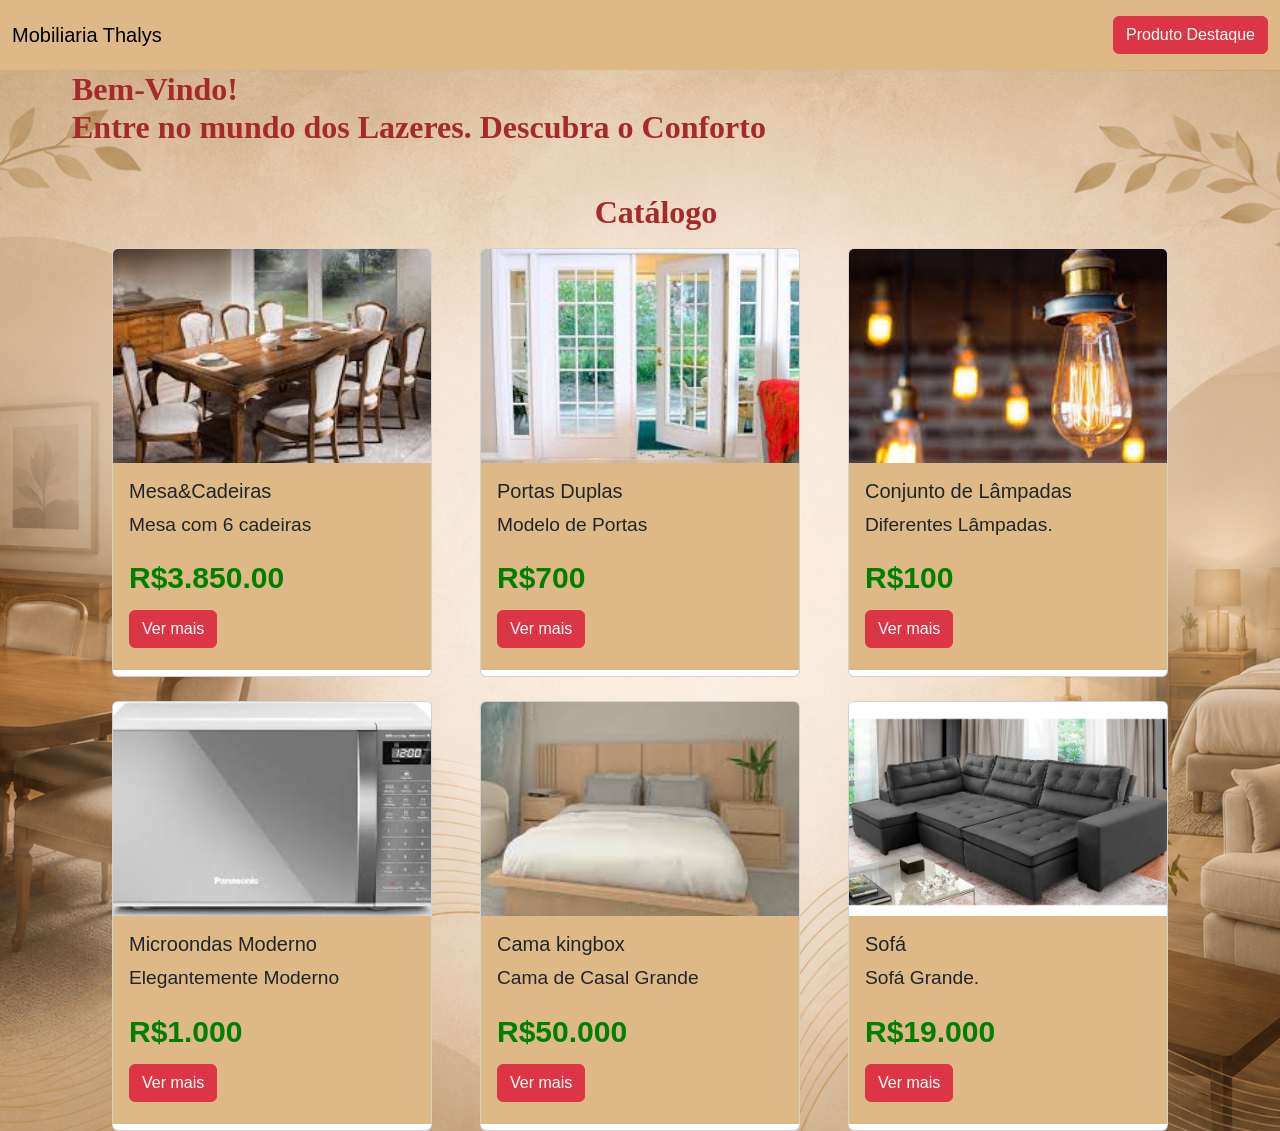
==== index.html @ daa46ad7 "Update index.html" ====
<!doctype html>
<html lang="en">

<head>
    <meta charset="utf-8">
    <meta name="viewport" content="width=device-width, initial-scale=1">
    <title>Site Imoveis</title>
    <link href="https://cdn.jsdelivr.net/npm/bootstrap@5.3.8/dist/css/bootstrap.min.css" rel="stylesheet"
        integrity="sha384-sRIl4kxILFvY47J16cr9ZwB07vP4J8+LH7qKQnuqkuIAvNWLzeN8tE5YBujZqJLB" crossorigin="anonymous">
    <script src="https://cdn.jsdelivr.net/npm/@popperjs/core@2.11.8/dist/umd/popper.min.js"
        integrity="sha384-I7E8VVD/ismYTF4hNIPjVp/Zjvgyol6VFvRkX/vR+Vc4jQkC+hVqc2pM8ODewa9r"
        crossorigin="anonymous"></script>
    <script src="https://cdn.jsdelivr.net/npm/bootstrap@5.3.8/dist/js/bootstrap.min.js"
        integrity="sha384-G/EV+4j2dNv+tEPo3++6LCgdCROaejBqfUeNjuKAiuXbjrxilcCdDz6ZAVfHWe1Y"
        crossorigin="anonymous"></script>
    <link rel="stylesheet" href="css/style.css">
</head>
<header>
    <nav class="navbar navbar-expand-lg bg-cor">
        <div class="container-fluid"> <a class="navbar-brand" href="menu.html">Mobiliaria Thalys</a> <button
                class="navbar-toggler" type="button" data-bs-toggle="collapse" data-bs-target="#navbarSupportedContent"
                aria-controls="navbarSupportedContent" aria-expanded="false" aria-label="Toggle navigation"> <span
                    class="navbar-toggler-icon"></span> </button>
            <a href="mesa.html" class="btn btn-danger"> Produto Destaque </a>

            </div>
             
        </div>
    </nav>
</header>

<body>
    <section class="hero">
        <div class="conteudo-hero">
            <script src="https://cdn.jsdelivr.net/npm/bootstrap@5.3.8/dist/js/bootstrap.bundle.min.js"
                integrity="sha384-FKyoEForCGlyvwx9Hj09JcYn3nv7wiPVlz7YYwJrWVcXK/BmnVDxM+D2scQbITxI"
                crossorigin="anonymous"></script>
            <script src="https://cdn.jsdelivr.net/npm/bootstrap@5.3.7/dist/js/bootstrap.bundle.min.js"></script>
            <h3>
                <ul>
                    <div class="one"> Bem-Vindo!<br> Entre no mundo dos Lazeres. Descubra o Conforto<br> <br>
                        <h5></h5>
                        <div class="catalogo"> Catálogo </div>
                    </div>
                </ul>
            </h3> 
                <div class="container">
                    <div class="row gx-5 gy-4">
                        <div class="col-12 col-md-6 col-lg-4">
                            <div class="card h-100"> <img src="/img/imagemcadeiras.jpg" class="card-img-top" alt="">
                                <div class="card-body">
                                    <h5 class="card-title">Mesa&Cadeiras</h5>
                                    <p class="card-text"> Mesa com 6 cadeiras </p>
                                    <p class="preco">R$3.850.00</p> <a href="Mesa.html" class="btn btn-danger"> Ver
                                        mais </a>
                                </div>
                            </div>
                        </div>
                        <div class="col-12 col-md-6 col-lg-4">
                            <div class="card h-100"> <img src="/img/portas.jpg" class="card-img-top" alt="Anime">
                                <div class="card-body">
                                    <h5 class="card-title">Portas Duplas</h5>
                                    <p class="card-text"> Modelo de Portas </p>
                                    <p class="preco">R$700</p> <a href="#" class="btn btn-danger"> Ver mais </a>
                                </div>
                            </div>
                        </div>
                        <div class="col-12 col-md-6 col-lg-4">
                            <div class="card h-100"> <img src="/img/lampadas.jpg" class="card-img-top" alt="Anime">
                                <div class="card-body">
                                    <h5 class="card-title">Conjunto de Lâmpadas</h5>
                                    <p class="card-text"> Diferentes Lâmpadas. </p>
                                    <p class="preco">R$100</p> <a href="#" class="btn btn-danger"> Ver mais </a>
                                </div>
                            </div>
                        </div>
                        <div class="col-12 col-md-6 col-lg-4">
                            <div class="card h-100"> <img src="/img/microndas.jpg" class="card-img-top" alt="Anime">
                                <div class="card-body">
                                    <h5 class="card-title">Microondas Moderno</h5>
                                    <p class="card-text"> Elegantemente Moderno </p>
                                    <p class="preco"> R$1.000</p> <a href="" class="btn btn-danger"> Ver mais
                                    </a>
                                </div>
                            </div>
                        </div>
                        <div class="col-12 col-md-6 col-lg-4">
                            <div class="card h-100"> <img src="/img/camacasal.jpg" class="card-img-top" alt="Anime">
                                <div class="card-body">
                                    <h5 class="card-title">Cama kingbox</h5>
                                    <p class="card-text"> Cama de Casal Grande </p>
                                    <p class="preco"> R$50.000</p> <a href="Cama.html" class="btn btn-danger"> Ver
                                        mais </a>
                                </div>
                            </div>
                        </div>
                        <div class="col-12 col-md-6 col-lg-4">
                            <div class="card h-100"> <img src="/img/sofá.webp" class="card-img-top" alt="Sofá">
                                <div class="card-body">
                                    <h5 class="card-title">Sofá</h5>
                                    <p class="card-text"> Sofá Grande. </p>
                                    <p class="preco">R$19.000 </p> <a href="sofá.html" class="btn btn-danger"> Ver mais
                                    </a>
                                </div>
                            </div>
                        </div>
                    </div>
</body>

</html>
---- css/style.css ----
/* // Configuration */
@import "functions";
@import "variables";
@import "variables-dark";
@import "maps";
@import "mixins";
@import "utilities";

/* // Layout & components */
@import "root";
@import "reboot";
@import "type";
@import "images";
@import "containers";
@import "grid";
@import "tables";
@import "forms";
@import "buttons";
@import "transitions";
@import "dropdown";
@import "button-group";
@import "nav";
@import "navbar";
@import "card";
@import "accordion";
@import "breadcrumb";
@import "pagination";
@import "badge";
@import "alert";
@import "progress";
@import "list-group";
@import "close";
@import "toasts";
@import "modal";
@import "tooltip";
@import "popover";
@import "carousel";
@import "spinners";
@import "offcanvas";
@import "placeholders";
@import "helpers";
@import "utilities/api";

.catalogo{
    font-family: 'Times New Roman', Times, serif;
    font: bold; 
    color: brown;
   font-size: 2rem;
   font-weight: bold;
   text-align: center;
}



.one{
    font-family: 'Times New Roman', Times, serif;
    font: bold; 
    color: brown;
   font-size: 2rem;
   font-weight: bold;

}
p {
   font-size: 1.2rem;
}


.bg-cor {
    background-color: burlywood;
    padding: 15px 0;
}

body {
    background-color: burlywood;
    font-family: Arial, Helvetica, sans-serif;
}

header {
    text-align: center;

}

.card-img-top {
    background-color:burlywood;
    width: 100%;
    height: 220px;
    object-fit: cover;
}

.card-body{
    background-color: burlywood;
    transform: translateY(-6px);
    transition: 0.3s;
}

.card-body .btn{
    transform: translateY(-6px);
    transition: 0.3s;
    margin-top:auto
}

/* .card {
    height: 100%;
}

.card-body {
    display: flex;
    flex-direction: column; */
.hero {


    display: flex;
    justify-content: center;
    align-items: center;

    background-image: url(/img/BackGroundImoveis.png);
    background-size: cover;
    background-position: center;


    
         
 
}



.conteudo-hero{
     max-width: 600rem;
     flex: left;

}

.container {
    width: 90%;
    max-width: 1200px;
    margin: auto;
}

.titulo{
    background-color: burlywood;
    align-items: center;
    text-align: center;
    width: 100%;
}


.banner{
    height: 500px;


    
    background:
        linear-gradient(
            rgba(0,0,0,0.3),
            rgba(0,0,0,0.3)
        ),
        url("/img/camaCasalBanner.jpg");

    background-size: cover;
    background-position: center;
}

.produto{
    padding: 30px;
    background-color: burlywood ;
}

.preco{
    font-size: 30px;
    font-weight: bold;
    color: green;
}

body{
    background-color: bisque;
}

.tudo{
    background-color: burlywood;
}

.titulo{
    background-color: burlywood;
    align-items: center;
    text-align: center;
    width: 100%;
}


.bannerSofa{
    height: 500px;


    
    background:
        linear-gradient(
            rgba(0,0,0,0.3),
            rgba(0,0,0,0.3)
        ),
        url("/img/sofá.webp");
background-image: url(/img/sofá.webp);
    background-size: cover;
    background-position: center;
}

.produto{
    padding: 30px;
    background-color: burlywood ;
}

.preco{
    font-size: 30px;
    font-weight: bold;
    color: green;
}

body{
    background-color: bisque;
}

.tudo{
    background-color: burlywood;
}

.bannerCama{
    height: 500px;


    
    background:
        linear-gradient(
            rgba(0,0,0,0.3),
            rgba(0,0,0,0.3)
        ),
        url("/img/camaCasalBanner.jpg");
background-image: url(/img/camaCasalBanner.jpg);
    background-size: cover;
    background-position: center;
}

.produto{
    padding: 30px;
    background-color: burlywood ;
}

.preco{
    font-size: 30px;
    font-weight: bold;
    color: green;
}

body{
    background-color: bisque;
}

.tudo{
    background-color: burlywood;
}

.comprar{
    width: 10%;
    height: 50px;
    color: green;
}
.carta_customizada:hover {
    transform: translateY(-6px);
    transition: 0.3s;
}
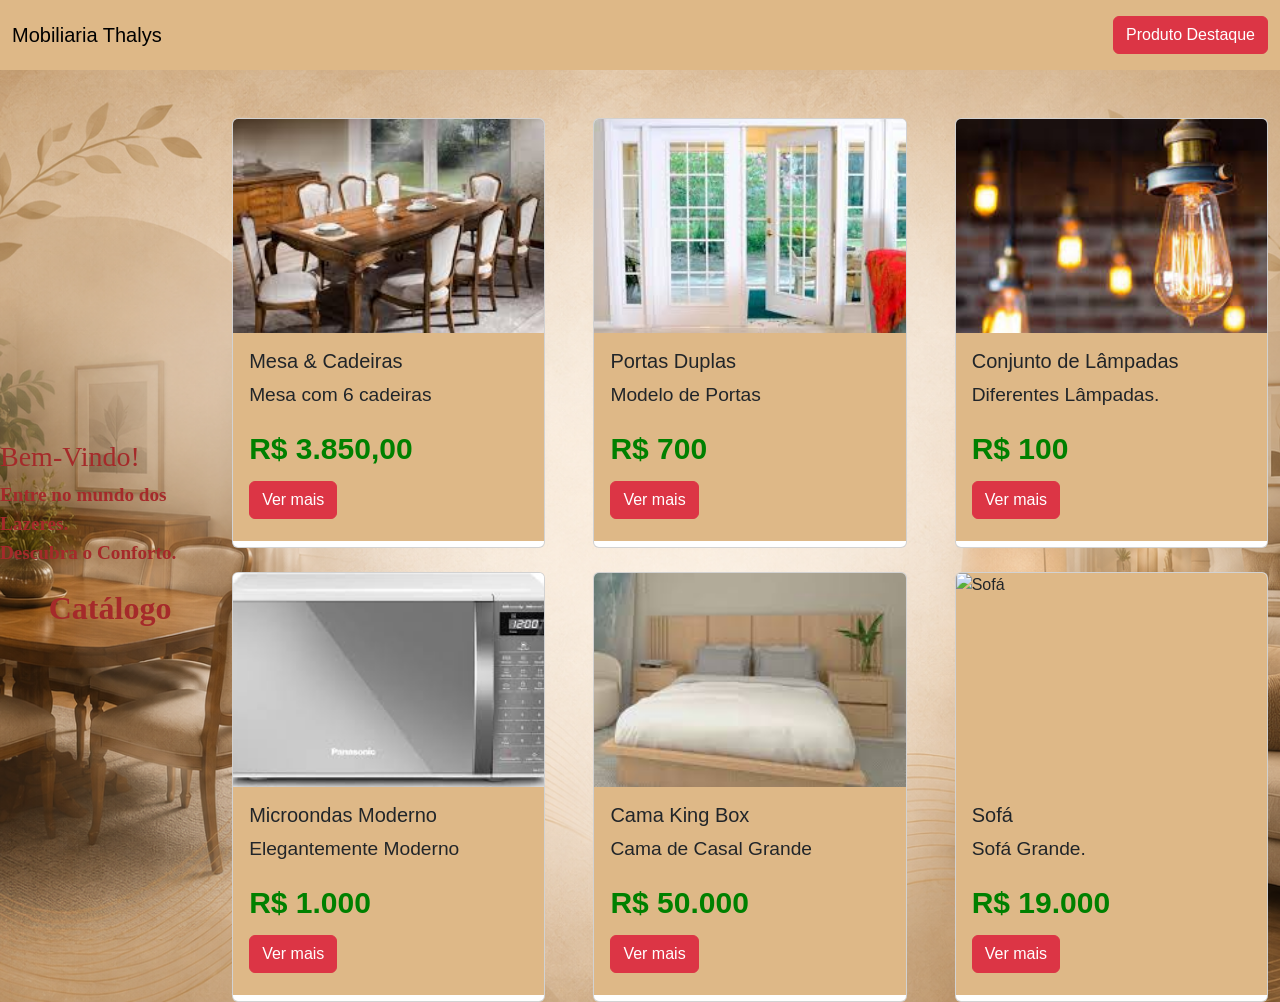
==== commit 9a91cb88: "Update index.html" ====
--- a/index.html
+++ b/index.html
@@ -1,110 +1,204 @@
 <!doctype html>
-<html lang="en">
+<html lang="pt-br">
 
 <head>
     <meta charset="utf-8">
     <meta name="viewport" content="width=device-width, initial-scale=1">
-    <title>Site Imoveis</title>
-    <link href="https://cdn.jsdelivr.net/npm/bootstrap@5.3.8/dist/css/bootstrap.min.css" rel="stylesheet"
-        integrity="sha384-sRIl4kxILFvY47J16cr9ZwB07vP4J8+LH7qKQnuqkuIAvNWLzeN8tE5YBujZqJLB" crossorigin="anonymous">
-    <script src="https://cdn.jsdelivr.net/npm/@popperjs/core@2.11.8/dist/umd/popper.min.js"
-        integrity="sha384-I7E8VVD/ismYTF4hNIPjVp/Zjvgyol6VFvRkX/vR+Vc4jQkC+hVqc2pM8ODewa9r"
-        crossorigin="anonymous"></script>
-    <script src="https://cdn.jsdelivr.net/npm/bootstrap@5.3.8/dist/js/bootstrap.min.js"
-        integrity="sha384-G/EV+4j2dNv+tEPo3++6LCgdCROaejBqfUeNjuKAiuXbjrxilcCdDz6ZAVfHWe1Y"
-        crossorigin="anonymous"></script>
+    <title>Site Imóveis</title>
+
+    <link href="https://cdn.jsdelivr.net/npm/bootstrap@5.3.8/dist/css/bootstrap.min.css" rel="stylesheet">
     <link rel="stylesheet" href="css/style.css">
 </head>
-<header>
-    <nav class="navbar navbar-expand-lg bg-cor">
-        <div class="container-fluid"> <a class="navbar-brand" href="menu.html">Mobiliaria Thalys</a> <button
-                class="navbar-toggler" type="button" data-bs-toggle="collapse" data-bs-target="#navbarSupportedContent"
-                aria-controls="navbarSupportedContent" aria-expanded="false" aria-label="Toggle navigation"> <span
-                    class="navbar-toggler-icon"></span> </button>
-            <a href="mesa.html" class="btn btn-danger"> Produto Destaque </a>
-
+
+<body>
+
+    <header>
+        <nav class="navbar navbar-expand-lg bg-cor">
+            <div class="container-fluid">
+                <a class="navbar-brand" href="index.html">Mobiliaria Thalys</a>
+
+                <button class="navbar-toggler" type="button" data-bs-toggle="collapse"
+                    data-bs-target="#navbarSupportedContent">
+                    <span class="navbar-toggler-icon"></span>
+                </button>
+
+                <a href="mesa.html" class="btn btn-danger">
+                    Produto Destaque
+                </a>
             </div>
-             
+        </nav>
+    </header>
+
+    <section class="hero">
+
+        <div class="conteudo-hero">
+
+            <div class="one">
+                <h3>Bem-Vindo!</h3>
+                <p>
+                    Entre no mundo dos Lazeres.<br>
+                    Descubra o Conforto.
+                </p>
+
+                <div class="catalogo">
+                    Catálogo
+                </div>
+            </div>
+
         </div>
-    </nav>
-</header>
-
-<body>
-    <section class="hero">
-        <div class="conteudo-hero">
-            <script src="https://cdn.jsdelivr.net/npm/bootstrap@5.3.8/dist/js/bootstrap.bundle.min.js"
-                integrity="sha384-FKyoEForCGlyvwx9Hj09JcYn3nv7wiPVlz7YYwJrWVcXK/BmnVDxM+D2scQbITxI"
-                crossorigin="anonymous"></script>
-            <script src="https://cdn.jsdelivr.net/npm/bootstrap@5.3.7/dist/js/bootstrap.bundle.min.js"></script>
-            <h3>
-                <ul>
-                    <div class="one"> Bem-Vindo!<br> Entre no mundo dos Lazeres. Descubra o Conforto<br> <br>
-                        <h5></h5>
-                        <div class="catalogo"> Catálogo </div>
-                    </div>
-                </ul>
-            </h3> 
-                <div class="container">
-                    <div class="row gx-5 gy-4">
-                        <div class="col-12 col-md-6 col-lg-4">
-                            <div class="card h-100"> <img src="/img/imagemcadeiras.jpg" class="card-img-top" alt="">
-                                <div class="card-body">
-                                    <h5 class="card-title">Mesa&Cadeiras</h5>
-                                    <p class="card-text"> Mesa com 6 cadeiras </p>
-                                    <p class="preco">R$3.850.00</p> <a href="Mesa.html" class="btn btn-danger"> Ver
-                                        mais </a>
-                                </div>
-                            </div>
-                        </div>
-                        <div class="col-12 col-md-6 col-lg-4">
-                            <div class="card h-100"> <img src="/img/portas.jpg" class="card-img-top" alt="Anime">
-                                <div class="card-body">
-                                    <h5 class="card-title">Portas Duplas</h5>
-                                    <p class="card-text"> Modelo de Portas </p>
-                                    <p class="preco">R$700</p> <a href="#" class="btn btn-danger"> Ver mais </a>
-                                </div>
-                            </div>
-                        </div>
-                        <div class="col-12 col-md-6 col-lg-4">
-                            <div class="card h-100"> <img src="/img/lampadas.jpg" class="card-img-top" alt="Anime">
-                                <div class="card-body">
-                                    <h5 class="card-title">Conjunto de Lâmpadas</h5>
-                                    <p class="card-text"> Diferentes Lâmpadas. </p>
-                                    <p class="preco">R$100</p> <a href="#" class="btn btn-danger"> Ver mais </a>
-                                </div>
-                            </div>
-                        </div>
-                        <div class="col-12 col-md-6 col-lg-4">
-                            <div class="card h-100"> <img src="/img/microndas.jpg" class="card-img-top" alt="Anime">
-                                <div class="card-body">
-                                    <h5 class="card-title">Microondas Moderno</h5>
-                                    <p class="card-text"> Elegantemente Moderno </p>
-                                    <p class="preco"> R$1.000</p> <a href="" class="btn btn-danger"> Ver mais
-                                    </a>
-                                </div>
-                            </div>
-                        </div>
-                        <div class="col-12 col-md-6 col-lg-4">
-                            <div class="card h-100"> <img src="/img/camacasal.jpg" class="card-img-top" alt="Anime">
-                                <div class="card-body">
-                                    <h5 class="card-title">Cama kingbox</h5>
-                                    <p class="card-text"> Cama de Casal Grande </p>
-                                    <p class="preco"> R$50.000</p> <a href="Cama.html" class="btn btn-danger"> Ver
-                                        mais </a>
-                                </div>
-                            </div>
-                        </div>
-                        <div class="col-12 col-md-6 col-lg-4">
-                            <div class="card h-100"> <img src="/img/sofá.webp" class="card-img-top" alt="Sofá">
-                                <div class="card-body">
-                                    <h5 class="card-title">Sofá</h5>
-                                    <p class="card-text"> Sofá Grande. </p>
-                                    <p class="preco">R$19.000 </p> <a href="sofá.html" class="btn btn-danger"> Ver mais
-                                    </a>
-                                </div>
-                            </div>
-                        </div>
-                    </div>
+
+        <div class="container mt-5">
+
+            <div class="row gx-5 gy-4">
+
+                <div class="col-12 col-md-6 col-lg-4">
+                    <div class="card h-100">
+                        <img src="img/imagemcadeiras.jpg" class="card-img-top" alt="Mesa e cadeiras">
+
+                        <div class="card-body">
+                            <h5 class="card-title">Mesa & Cadeiras</h5>
+
+                            <p class="card-text">
+                                Mesa com 6 cadeiras
+                            </p>
+
+                            <p class="preco">
+                                R$ 3.850,00
+                            </p>
+
+                            <a href="mesa.html" class="btn btn-danger">
+                                Ver mais
+                            </a>
+                        </div>
+                    </div>
+                </div>
+
+                <div class="col-12 col-md-6 col-lg-4">
+                    <div class="card h-100">
+                        <img src="img/portas.jpg" class="card-img-top" alt="Portas">
+
+                        <div class="card-body">
+                            <h5 class="card-title">Portas Duplas</h5>
+
+                            <p class="card-text">
+                                Modelo de Portas
+                            </p>
+
+                            <p class="preco">
+                                R$ 700
+                            </p>
+
+                            <a href="#" class="btn btn-danger">
+                                Ver mais
+                            </a>
+                        </div>
+                    </div>
+                </div>
+
+                <div class="col-12 col-md-6 col-lg-4">
+                    <div class="card h-100">
+                        <img src="img/lampadas.jpg" class="card-img-top" alt="Lâmpadas">
+
+                        <div class="card-body">
+                            <h5 class="card-title">
+                                Conjunto de Lâmpadas
+                            </h5>
+
+                            <p class="card-text">
+                                Diferentes Lâmpadas.
+                            </p>
+
+                            <p class="preco">
+                                R$ 100
+                            </p>
+
+                            <a href="#" class="btn btn-danger">
+                                Ver mais
+                            </a>
+                        </div>
+                    </div>
+                </div>
+
+                <div class="col-12 col-md-6 col-lg-4">
+                    <div class="card h-100">
+                        <img src="img/microndas.jpg" class="card-img-top" alt="Microondas">
+
+                        <div class="card-body">
+                            <h5 class="card-title">
+                                Microondas Moderno
+                            </h5>
+
+                            <p class="card-text">
+                                Elegantemente Moderno
+                            </p>
+
+                            <p class="preco">
+                                R$ 1.000
+                            </p>
+
+                            <a href="#" class="btn btn-danger">
+                                Ver mais
+                            </a>
+                        </div>
+                    </div>
+                </div>
+
+                <div class="col-12 col-md-6 col-lg-4">
+                    <div class="card h-100">
+                        <img src="img/camacasal.jpg" class="card-img-top" alt="Cama">
+
+                        <div class="card-body">
+                            <h5 class="card-title">
+                                Cama King Box
+                            </h5>
+
+                            <p class="card-text">
+                                Cama de Casal Grande
+                            </p>
+
+                            <p class="preco">
+                                R$ 50.000
+                            </p>
+
+                            <a href="cama.html" class="btn btn-danger">
+                                Ver mais
+                            </a>
+                        </div>
+                    </div>
+                </div>
+
+                <div class="col-12 col-md-6 col-lg-4">
+                    <div class="card h-100">
+                        <img src="img/sofa.webp" class="card-img-top" alt="Sofá">
+
+                        <div class="card-body">
+                            <h5 class="card-title">
+                                Sofá
+                            </h5>
+
+                            <p class="card-text">
+                                Sofá Grande.
+                            </p>
+
+                            <p class="preco">
+                                R$ 19.000
+                            </p>
+
+                            <a href="sofa.html" class="btn btn-danger">
+                                Ver mais
+                            </a>
+                        </div>
+                    </div>
+                </div>
+
+            </div>
+
+        </div>
+
+    </section>
+
+    <script src="https://cdn.jsdelivr.net/npm/bootstrap@5.3.8/dist/js/bootstrap.bundle.min.js"></script>
+
 </body>
 
 </html>
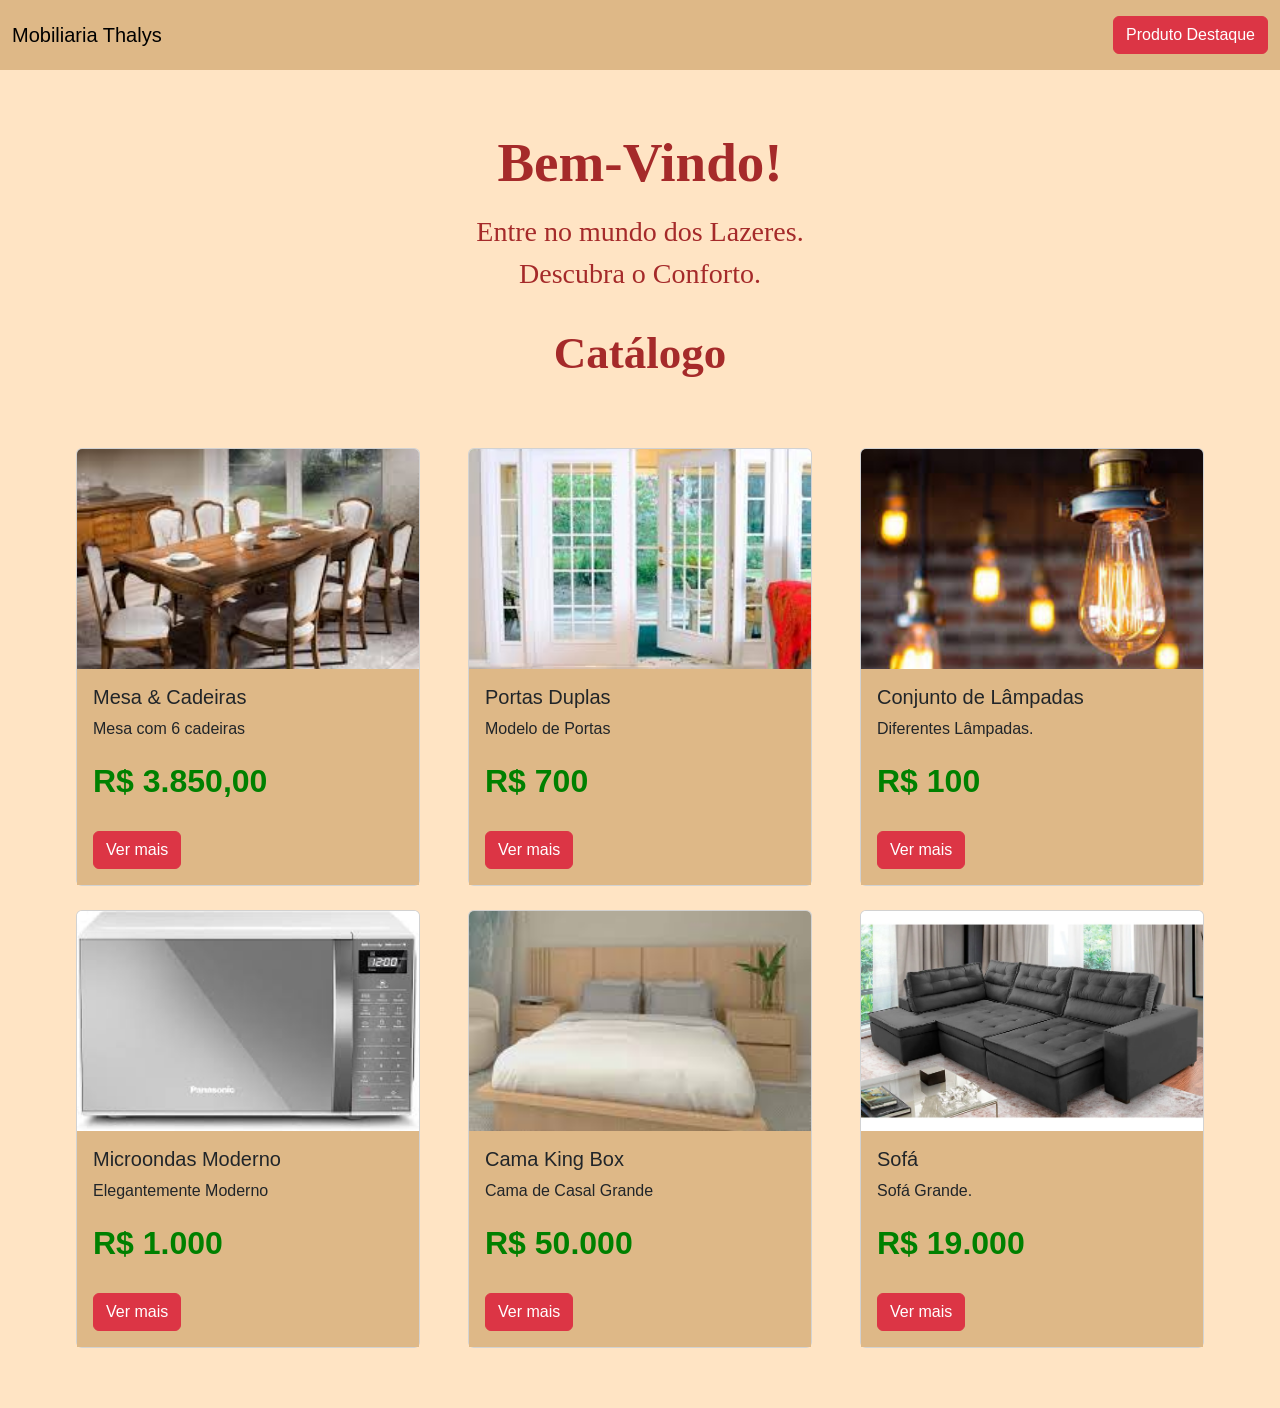
==== commit ab768901: "Update index.html" ====
--- a/index.html
+++ b/index.html
@@ -15,7 +15,7 @@
     <header>
         <nav class="navbar navbar-expand-lg bg-cor">
             <div class="container-fluid">
-                <a class="navbar-brand" href="index.html">Mobiliaria Thalys</a>
+               <a class="navbar-brand" href="index.html">Mobiliaria Thalys</a>
 
                 <button class="navbar-toggler" type="button" data-bs-toggle="collapse"
                     data-bs-target="#navbarSupportedContent">
@@ -31,170 +31,173 @@
 
     <section class="hero">
 
-        <div class="conteudo-hero">
-
-            <div class="one">
-                <h3>Bem-Vindo!</h3>
-                <p>
-                    Entre no mundo dos Lazeres.<br>
-                    Descubra o Conforto.
-                </p>
-
-                <div class="catalogo">
-                    Catálogo
-                </div>
+       <div class="conteudo-hero">
+
+    <div class="one">
+
+        <h3>Bem-Vindo!</h3>
+
+        <p>
+            Entre no mundo dos Lazeres.<br>
+            Descubra o Conforto.
+        </p>
+
+        <div class="catalogo">
+            Catálogo
+        </div>
+
+    </div>
+
+</div>
+
+        <div class="container mt-5">
+
+            <div class="row gx-5 gy-4">
+
+                <div class="col-12 col-md-6 col-lg-4">
+                    <div class="card h-100">
+                        <img src="img/imagemcadeiras.jpg" class="card-img-top" alt="Mesa e cadeiras">
+
+                        <div class="card-body">
+                            <h5 class="card-title">Mesa & Cadeiras</h5>
+
+                            <p class="card-text">
+                                Mesa com 6 cadeiras
+                            </p>
+
+                            <p class="preco">
+                                R$ 3.850,00
+                            </p>
+
+                            <a href="mesa.html" class="btn btn-danger">
+                                Ver mais
+                            </a>
+                        </div>
+                    </div>
+                </div>
+
+                <div class="col-12 col-md-6 col-lg-4">
+                    <div class="card h-100">
+                        <img src="img/portas.jpg" class="card-img-top" alt="Portas">
+
+                        <div class="card-body">
+                            <h5 class="card-title">Portas Duplas</h5>
+
+                            <p class="card-text">
+                                Modelo de Portas
+                            </p>
+
+                            <p class="preco">
+                                R$ 700
+                            </p>
+
+                            <a href="#" class="btn btn-danger">
+                                Ver mais
+                            </a>
+                        </div>
+                    </div>
+                </div>
+
+                <div class="col-12 col-md-6 col-lg-4">
+                    <div class="card h-100">
+                        <img src="img/lampadas.jpg" class="card-img-top" alt="Lâmpadas">
+
+                        <div class="card-body">
+                            <h5 class="card-title">
+                                Conjunto de Lâmpadas
+                            </h5>
+
+                            <p class="card-text">
+                                Diferentes Lâmpadas.
+                            </p>
+
+                            <p class="preco">
+                                R$ 100
+                            </p>
+
+                            <a href="#" class="btn btn-danger">
+                                Ver mais
+                            </a>
+                        </div>
+                    </div>
+                </div>
+
+                <div class="col-12 col-md-6 col-lg-4">
+                    <div class="card h-100">
+                        <img src="img/microndas.jpg" class="card-img-top" alt="Microondas">
+
+                        <div class="card-body">
+                            <h5 class="card-title">
+                                Microondas Moderno
+                            </h5>
+
+                            <p class="card-text">
+                                Elegantemente Moderno
+                            </p>
+
+                            <p class="preco">
+                                R$ 1.000
+                            </p>
+
+                            <a href="#" class="btn btn-danger">
+                                Ver mais
+                            </a>
+                        </div>
+                    </div>
+                </div>
+
+                <div class="col-12 col-md-6 col-lg-4">
+                    <div class="card h-100">
+                        <img src="img/camacasal.jpg" class="card-img-top" alt="Cama">
+
+                        <div class="card-body">
+                            <h5 class="card-title">
+                                Cama King Box
+                            </h5>
+
+                            <p class="card-text">
+                                Cama de Casal Grande
+                            </p>
+
+                            <p class="preco">
+                                R$ 50.000
+                            </p>
+
+                            <a href="cama.html" class="btn btn-danger">
+                                Ver mais
+                            </a>
+                        </div>
+                    </div>
+                </div>
+
+                <div class="col-12 col-md-6 col-lg-4">
+                    <div class="card h-100">
+                        <img src="img/sofa.webp" class="card-img-top" alt="Sofá">
+
+                        <div class="card-body">
+                            <h5 class="card-title">
+                                Sofá
+                            </h5>
+
+                            <p class="card-text">
+                                Sofá Grande.
+                            </p>
+
+                            <p class="preco">
+                                R$ 19.000
+                            </p>
+
+                            <a href="sofa.html" class="btn btn-danger">
+                                Ver mais
+                            </a>
+                        </div>
+                    </div>
+                </div>
+
             </div>
 
         </div>
 
-        <div class="container mt-5">
-
-            <div class="row gx-5 gy-4">
-
-                <div class="col-12 col-md-6 col-lg-4">
-                    <div class="card h-100">
-                        <img src="img/imagemcadeiras.jpg" class="card-img-top" alt="Mesa e cadeiras">
-
-                        <div class="card-body">
-                            <h5 class="card-title">Mesa & Cadeiras</h5>
-
-                            <p class="card-text">
-                                Mesa com 6 cadeiras
-                            </p>
-
-                            <p class="preco">
-                                R$ 3.850,00
-                            </p>
-
-                            <a href="mesa.html" class="btn btn-danger">
-                                Ver mais
-                            </a>
-                        </div>
-                    </div>
-                </div>
-
-                <div class="col-12 col-md-6 col-lg-4">
-                    <div class="card h-100">
-                        <img src="img/portas.jpg" class="card-img-top" alt="Portas">
-
-                        <div class="card-body">
-                            <h5 class="card-title">Portas Duplas</h5>
-
-                            <p class="card-text">
-                                Modelo de Portas
-                            </p>
-
-                            <p class="preco">
-                                R$ 700
-                            </p>
-
-                            <a href="#" class="btn btn-danger">
-                                Ver mais
-                            </a>
-                        </div>
-                    </div>
-                </div>
-
-                <div class="col-12 col-md-6 col-lg-4">
-                    <div class="card h-100">
-                        <img src="img/lampadas.jpg" class="card-img-top" alt="Lâmpadas">
-
-                        <div class="card-body">
-                            <h5 class="card-title">
-                                Conjunto de Lâmpadas
-                            </h5>
-
-                            <p class="card-text">
-                                Diferentes Lâmpadas.
-                            </p>
-
-                            <p class="preco">
-                                R$ 100
-                            </p>
-
-                            <a href="#" class="btn btn-danger">
-                                Ver mais
-                            </a>
-                        </div>
-                    </div>
-                </div>
-
-                <div class="col-12 col-md-6 col-lg-4">
-                    <div class="card h-100">
-                        <img src="img/microndas.jpg" class="card-img-top" alt="Microondas">
-
-                        <div class="card-body">
-                            <h5 class="card-title">
-                                Microondas Moderno
-                            </h5>
-
-                            <p class="card-text">
-                                Elegantemente Moderno
-                            </p>
-
-                            <p class="preco">
-                                R$ 1.000
-                            </p>
-
-                            <a href="#" class="btn btn-danger">
-                                Ver mais
-                            </a>
-                        </div>
-                    </div>
-                </div>
-
-                <div class="col-12 col-md-6 col-lg-4">
-                    <div class="card h-100">
-                        <img src="img/camacasal.jpg" class="card-img-top" alt="Cama">
-
-                        <div class="card-body">
-                            <h5 class="card-title">
-                                Cama King Box
-                            </h5>
-
-                            <p class="card-text">
-                                Cama de Casal Grande
-                            </p>
-
-                            <p class="preco">
-                                R$ 50.000
-                            </p>
-
-                            <a href="cama.html" class="btn btn-danger">
-                                Ver mais
-                            </a>
-                        </div>
-                    </div>
-                </div>
-
-                <div class="col-12 col-md-6 col-lg-4">
-                    <div class="card h-100">
-                        <img src="img/sofa.webp" class="card-img-top" alt="Sofá">
-
-                        <div class="card-body">
-                            <h5 class="card-title">
-                                Sofá
-                            </h5>
-
-                            <p class="card-text">
-                                Sofá Grande.
-                            </p>
-
-                            <p class="preco">
-                                R$ 19.000
-                            </p>
-
-                            <a href="sofa.html" class="btn btn-danger">
-                                Ver mais
-                            </a>
-                        </div>
-                    </div>
-                </div>
-
-            </div>
-
-        </div>
-
     </section>
 
     <script src="https://cdn.jsdelivr.net/npm/bootstrap@5.3.8/dist/js/bootstrap.bundle.min.js"></script>
--- a/css/style.css
+++ b/css/style.css
@@ -1,269 +1,280 @@
-/* // Configuration */
-@import "functions";
-@import "variables";
-@import "variables-dark";
-@import "maps";
-@import "mixins";
-@import "utilities";
-
-/* // Layout & components */
-@import "root";
-@import "reboot";
-@import "type";
-@import "images";
-@import "containers";
-@import "grid";
-@import "tables";
-@import "forms";
-@import "buttons";
-@import "transitions";
-@import "dropdown";
-@import "button-group";
-@import "nav";
-@import "navbar";
-@import "card";
-@import "accordion";
-@import "breadcrumb";
-@import "pagination";
-@import "badge";
-@import "alert";
-@import "progress";
-@import "list-group";
-@import "close";
-@import "toasts";
-@import "modal";
-@import "tooltip";
-@import "popover";
-@import "carousel";
-@import "spinners";
-@import "offcanvas";
-@import "placeholders";
-@import "helpers";
-@import "utilities/api";
+/* ==========================
+   CONFIGURAÇÕES GERAIS
+========================== */
+
+*{
+    margin:0;
+    padding:0;
+    box-sizing:border-box;
+}
+
+body{
+    background-color:bisque;
+    font-family:Arial, Helvetica, sans-serif;
+}
+
+/* ==========================
+   NAVBAR
+========================== */
+
+.bg-cor{
+    background-color:burlywood;
+    padding:15px 0;
+}
+
+header{
+    text-align:center;
+}
+
+/* ==========================
+   HERO
+========================== */
+
+.hero{
+
+    background-image:url("img/BackGroundImoveis.png");
+    background-size:cover;
+    background-position:center;
+
+    padding:60px 0;
+
+}
+
+.conteudo-hero{
+
+    text-align:center;
+
+    margin-bottom:60px;
+
+}
+
+.one{
+
+    color:brown;
+
+}
+
+.one h3{
+
+    font-size:55px;
+
+    font-family:"Times New Roman", serif;
+
+    font-weight:bold;
+
+}
+
+.one p{
+
+    font-size:28px;
+
+    margin-top:15px;
+
+    font-family:"Times New Roman", serif;
+
+}
 
 .catalogo{
-    font-family: 'Times New Roman', Times, serif;
-    font: bold; 
-    color: brown;
-   font-size: 2rem;
-   font-weight: bold;
-   text-align: center;
-}
-
-
-
-.one{
-    font-family: 'Times New Roman', Times, serif;
-    font: bold; 
-    color: brown;
-   font-size: 2rem;
-   font-weight: bold;
-
-}
-p {
-   font-size: 1.2rem;
-}
-
-
-.bg-cor {
-    background-color: burlywood;
-    padding: 15px 0;
-}
-
-body {
-    background-color: burlywood;
-    font-family: Arial, Helvetica, sans-serif;
-}
-
-header {
-    text-align: center;
-
-}
-
-.card-img-top {
-    background-color:burlywood;
-    width: 100%;
-    height: 220px;
-    object-fit: cover;
+
+    margin-top:25px;
+
+    font-size:45px;
+
+    font-weight:bold;
+
+    color:brown;
+
+    font-family:"Times New Roman", serif;
+
+}
+
+/* ==========================
+   CONTAINER
+========================== */
+
+.container{
+
+    width:90%;
+
+    max-width:1200px;
+
+    margin:auto;
+
+}
+
+/* ==========================
+   CARDS
+========================== */
+
+.card{
+
+    transition:0.3s;
+
+}
+
+.card:hover{
+
+    transform:translateY(-8px);
+
+}
+
+.card-img-top{
+
+    width:100%;
+
+    height:220px;
+
+    object-fit:cover;
+
 }
 
 .card-body{
-    background-color: burlywood;
-    transform: translateY(-6px);
-    transition: 0.3s;
+
+    background-color:burlywood;
+
 }
 
 .card-body .btn{
-    transform: translateY(-6px);
-    transition: 0.3s;
-    margin-top:auto
-}
-
-/* .card {
-    height: 100%;
-}
-
-.card-body {
-    display: flex;
-    flex-direction: column; */
-.hero {
-
-
-    display: flex;
-    justify-content: center;
-    align-items: center;
-
-    background-image: url(/img/BackGroundImoveis.png);
-    background-size: cover;
-    background-position: center;
-
-
-    
-         
- 
-}
-
-
-
-.conteudo-hero{
-     max-width: 600rem;
-     flex: left;
-
-}
-
-.container {
-    width: 90%;
-    max-width: 1200px;
-    margin: auto;
-}
-
-.titulo{
-    background-color: burlywood;
-    align-items: center;
-    text-align: center;
-    width: 100%;
-}
-
+
+    margin-top:10px;
+
+}
+
+.preco{
+
+    font-size:32px;
+
+    color:green;
+
+    font-weight:bold;
+
+}
+
+/* ==========================
+   BANNERS
+========================== */
 
 .banner{
-    height: 500px;
-
-
-    
+
+    height:500px;
+
     background:
         linear-gradient(
-            rgba(0,0,0,0.3),
-            rgba(0,0,0,0.3)
+            rgba(0,0,0,.3),
+            rgba(0,0,0,.3)
         ),
-        url("/img/camaCasalBanner.jpg");
-
-    background-size: cover;
-    background-position: center;
-}
-
-.produto{
-    padding: 30px;
-    background-color: burlywood ;
-}
-
-.preco{
-    font-size: 30px;
-    font-weight: bold;
-    color: green;
-}
-
-body{
-    background-color: bisque;
-}
-
-.tudo{
-    background-color: burlywood;
-}
-
-.titulo{
-    background-color: burlywood;
-    align-items: center;
-    text-align: center;
-    width: 100%;
-}
-
-
-.bannerSofa{
-    height: 500px;
-
-
-    
+        url("img/camaCasalBanner.jpg");
+
+    background-size:cover;
+
+    background-position:center;
+
+}
+
+.bannerCama{
+
+    height:500px;
+
     background:
         linear-gradient(
-            rgba(0,0,0,0.3),
-            rgba(0,0,0,0.3)
+            rgba(0,0,0,.3),
+            rgba(0,0,0,.3)
         ),
-        url("/img/sofá.webp");
-background-image: url(/img/sofá.webp);
-    background-size: cover;
-    background-position: center;
-}
-
-.produto{
-    padding: 30px;
-    background-color: burlywood ;
-}
-
-.preco{
-    font-size: 30px;
-    font-weight: bold;
-    color: green;
-}
-
-body{
-    background-color: bisque;
-}
-
-.tudo{
-    background-color: burlywood;
-}
-
-.bannerCama{
-    height: 500px;
-
-
-    
+        url("img/camaCasalBanner.jpg");
+
+    background-size:cover;
+
+    background-position:center;
+
+}
+
+.bannerSofa{
+
+    height:500px;
+
     background:
         linear-gradient(
-            rgba(0,0,0,0.3),
-            rgba(0,0,0,0.3)
+            rgba(0,0,0,.3),
+            rgba(0,0,0,.3)
         ),
-        url("/img/camaCasalBanner.jpg");
-background-image: url(/img/camaCasalBanner.jpg);
-    background-size: cover;
-    background-position: center;
-}
+        url("img/sofa.webp");
+
+    background-size:cover;
+
+    background-position:center;
+
+}
+
+/* ==========================
+   PRODUTO
+========================== */
 
 .produto{
-    padding: 30px;
-    background-color: burlywood ;
-}
-
-.preco{
-    font-size: 30px;
-    font-weight: bold;
-    color: green;
-}
-
-body{
-    background-color: bisque;
+
+    background-color:burlywood;
+
+    padding:30px;
+
+}
+
+.titulo{
+
+    background-color:burlywood;
+
+    text-align:center;
+
+    padding:20px;
+
 }
 
 .tudo{
-    background-color: burlywood;
+
+    background-color:burlywood;
+
 }
 
 .comprar{
-    width: 10%;
-    height: 50px;
-    color: green;
-}
-.carta_customizada:hover {
-    transform: translateY(-6px);
-    transition: 0.3s;
-}+
+    width:180px;
+
+    height:50px;
+
+}
+
+.carta_customizada{
+
+    transition:.3s;
+
+}
+
+.carta_customizada:hover{
+
+    transform:translateY(-6px);
+
+}
+
+/* ==========================
+   RESPONSIVIDADE
+========================== */
+
+@media(max-width:768px){
+
+    .one h3{
+
+        font-size:40px;
+
+    }
+
+    .one p{
+
+        font-size:22px;
+
+    }
+
+    .catalogo{
+
+        font-size:35px;
+
+    }
+
+}
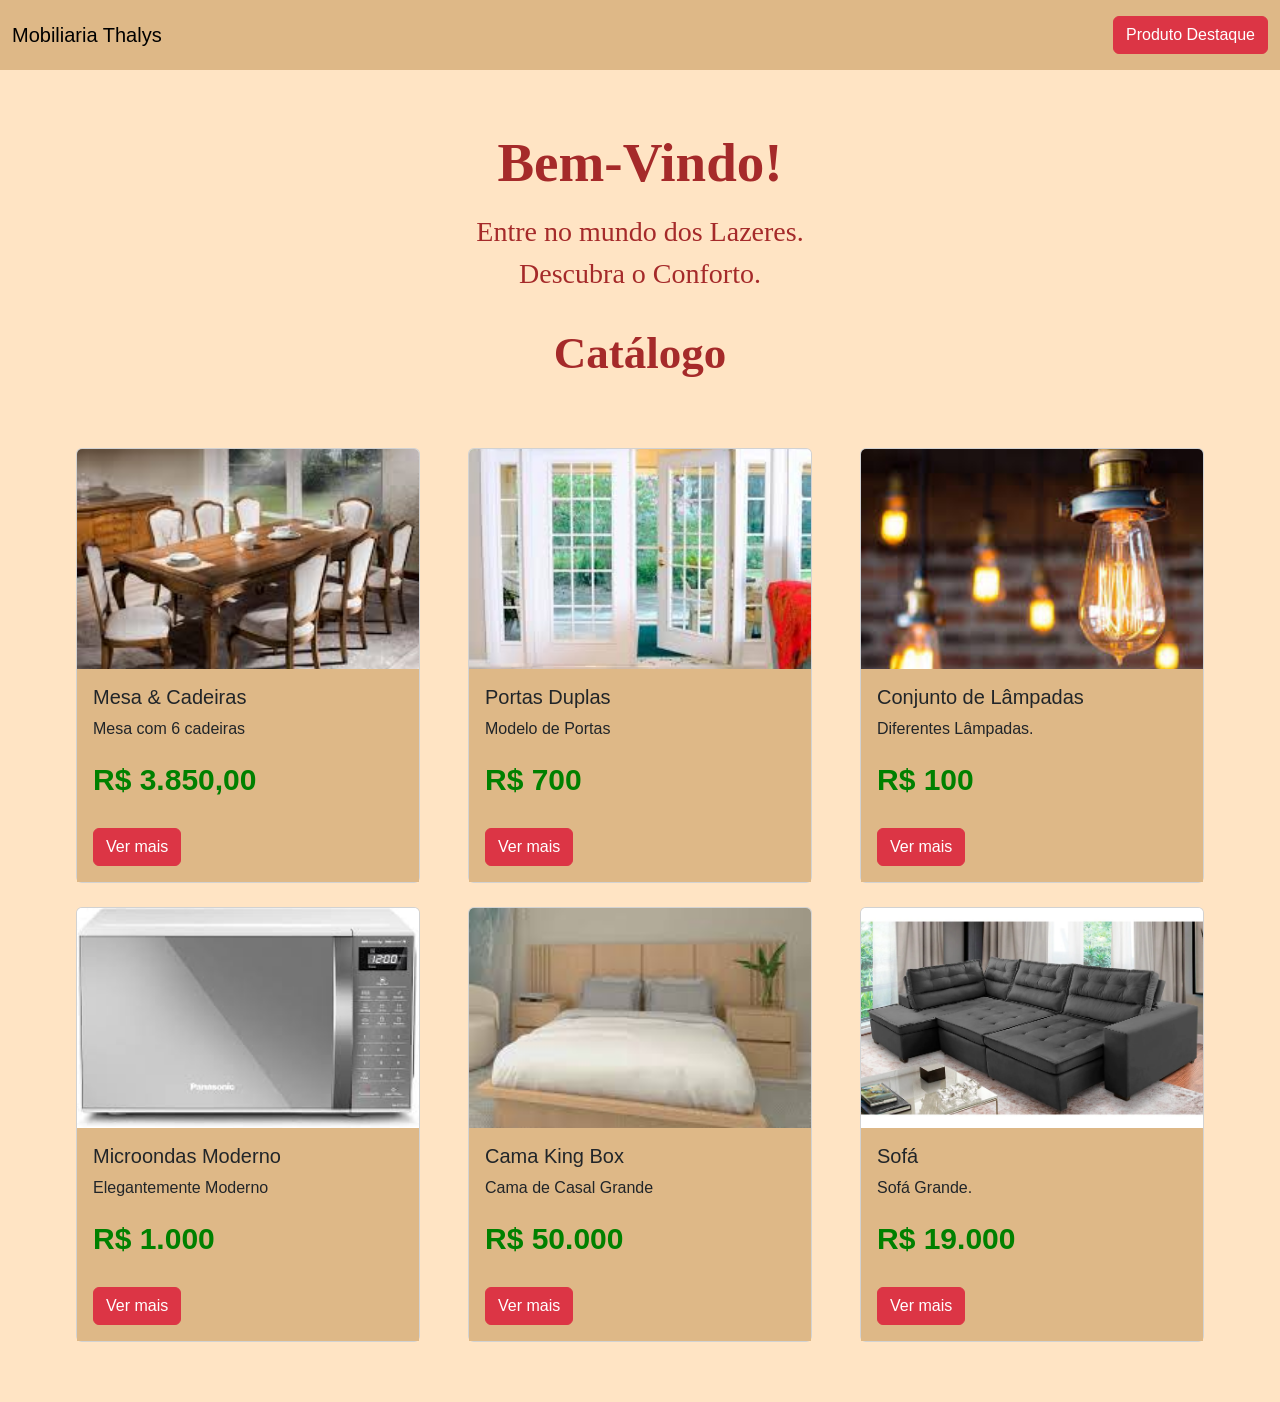
==== commit aa634640: "Update index.html" ====
--- a/index.html
+++ b/index.html
@@ -15,7 +15,7 @@
     <header>
         <nav class="navbar navbar-expand-lg bg-cor">
             <div class="container-fluid">
-               <a class="navbar-brand" href="index.html">Mobiliaria Thalys</a>
+               <a class="navbar-brand" href="menu.html">Mobiliaria Thalys</a>
 
                 <button class="navbar-toggler" type="button" data-bs-toggle="collapse"
                     data-bs-target="#navbarSupportedContent">
--- a/css/style.css
+++ b/css/style.css
@@ -278,3 +278,5 @@
     }
 
 }
+.titulo{ background-color: burlywood; align-items: center; text-align: center; width: 100%; } .banner{ height: 500px; background: linear-gradient( rgba(0,0,0,0.3), rgba(0,0,0,0.3) ), url("/img/camaCasalBanner.jpg"); background-size: cover; background-position: center; } .produto{ padding: 30px; background-color: burlywood ; } .preco{ font-size: 30px; font-weight: bold; color: green; } body{ background-color: bisque; } .tudo{ background-color: burlywood; } .titulo{ background-color: burlywood; align-items: center; text-align: center; width: 100%; } .bannerSofa{ height: 500px; background: linear-gradient( rgba(0,0,0,0.3), rgba(0,0,0,0.3) ), url("/img/sofá.webp"); background-image: url(/img/sofá.webp); background-size: cover; background-position: center; } .produto{ padding: 30px; background-color: burlywood ; } .preco{ font-size: 30px; font-weight: bold; color: green; } body{ background-color: bisque; } .tudo{ background-color: burlywood; } .bannerCama{ height: 500px; background: linear-gradient( rgba(0,0,0,0.3), rgba(0,0,0,0.3) ), url("/img/camaCasalBanner.jpg"); background-image: url(/img/camaCasalBanner.jpg); background-size: cover; background-position: center; } .produto{ padding: 30px; background-color: burlywood ; } .preco{ font-size: 30px; font-weight: bold; color: green; } body{ background-color: bisque; } .tudo{ background-color: burlywood; } .comprar{ width: 10%; height: 50px; color: green; }
+
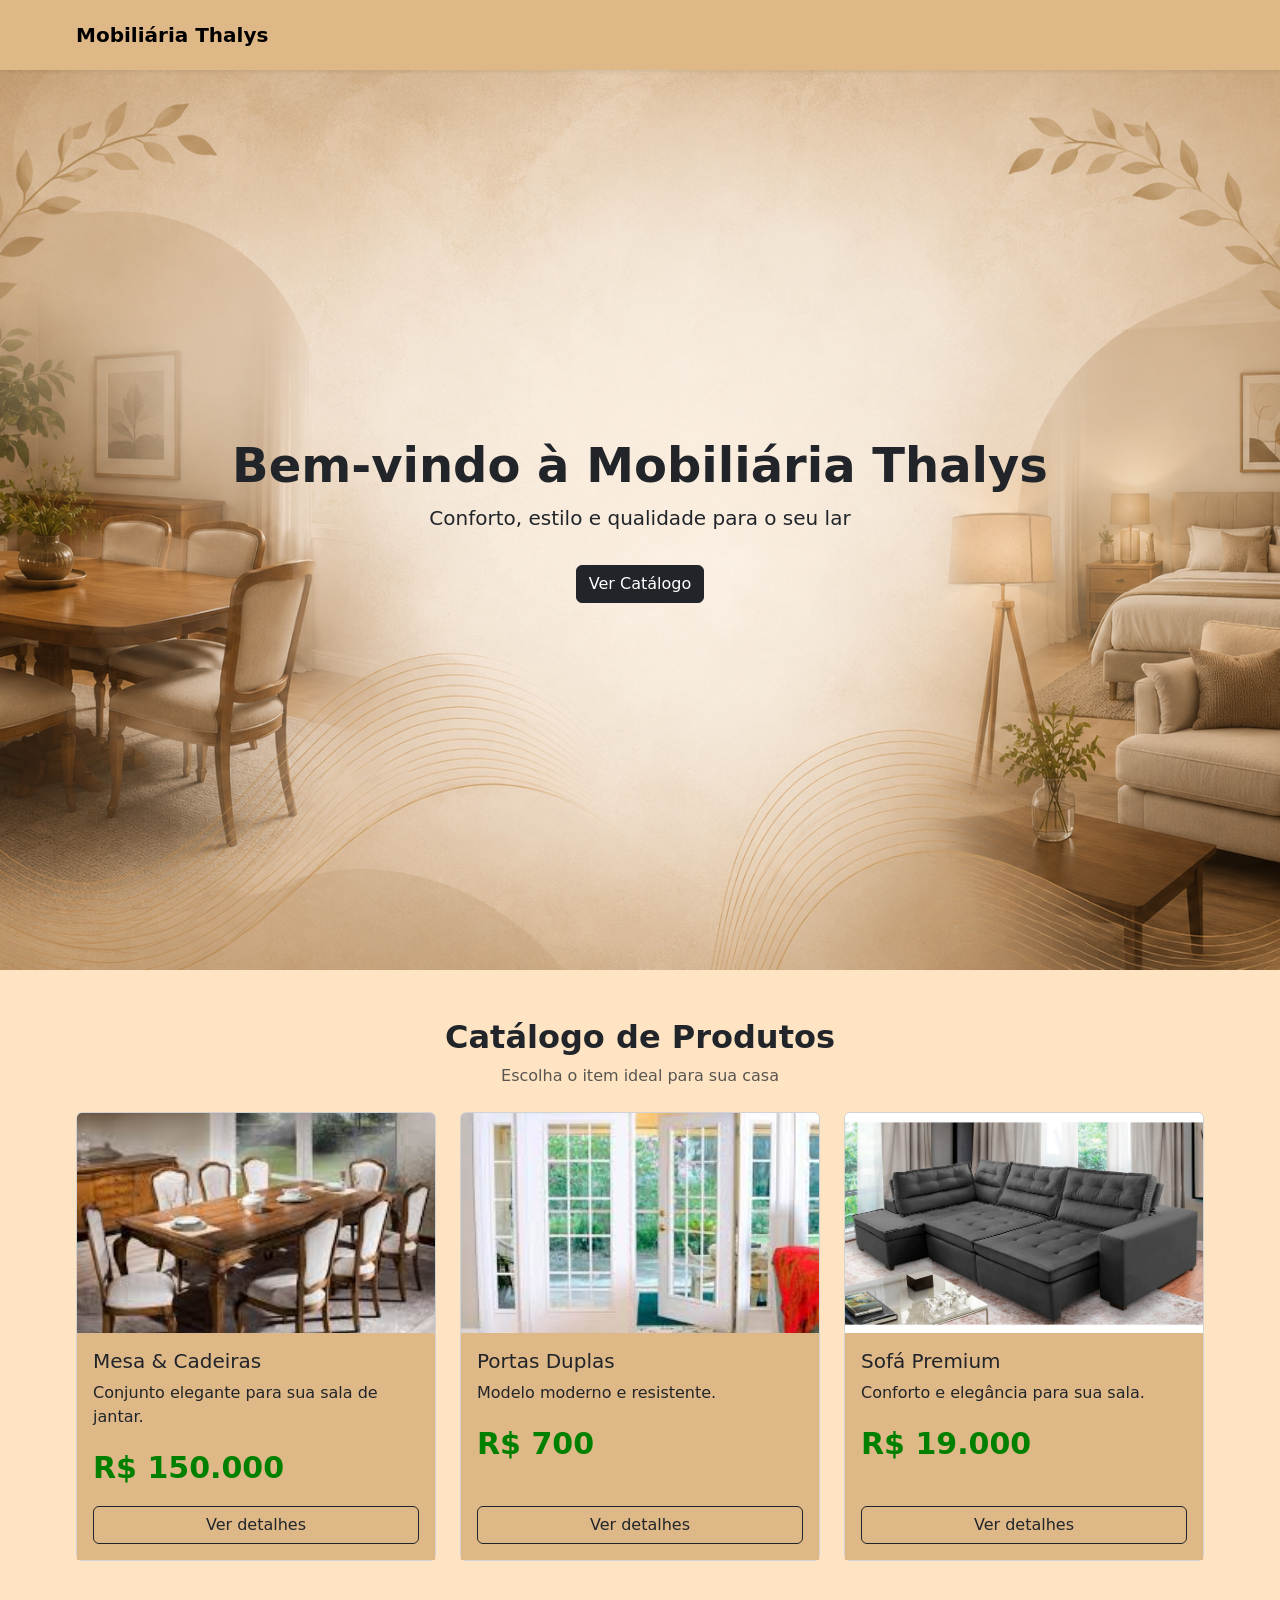
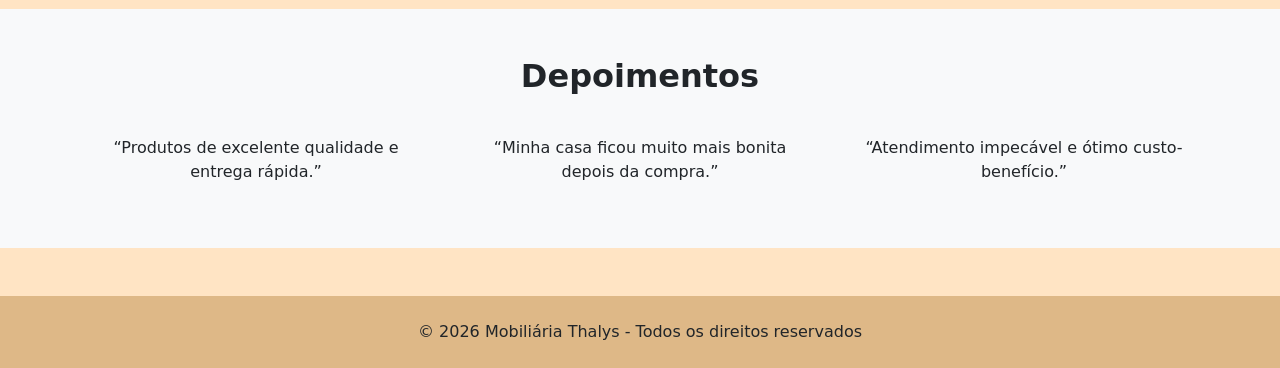
==== commit 5a7f9e75: "Rename menu.html to index.html" ====
--- a/index.html
+++ b/index.html
@@ -4,7 +4,7 @@
 <head>
     <meta charset="utf-8">
     <meta name="viewport" content="width=device-width, initial-scale=1">
-    <title>Site Imóveis</title>
+    <title>Mobiliária Thalys</title>
 
     <link href="https://cdn.jsdelivr.net/npm/bootstrap@5.3.8/dist/css/bootstrap.min.css" rel="stylesheet">
     <link rel="stylesheet" href="css/style.css">
@@ -12,183 +12,101 @@
 
 <body>
 
-    <header>
-        <nav class="navbar navbar-expand-lg bg-cor">
-            <div class="container-fluid">
-               <a class="navbar-brand" href="menu.html">Mobiliaria Thalys</a>
+    <!-- NAVBAR -->
+    <nav class="navbar navbar-expand-lg navbar-light bg-cor shadow-sm">
+        <div class="container">
+            <a class="navbar-brand fw-bold" href="index.html">Mobiliária Thalys</a>
 
-                <button class="navbar-toggler" type="button" data-bs-toggle="collapse"
-                    data-bs-target="#navbarSupportedContent">
-                    <span class="navbar-toggler-icon"></span>
-                </button>
+            <button class="navbar-toggler" type="button" data-bs-toggle="collapse" data-bs-target="#nav">
+                <span class="navbar-toggler-icon"></span>
+            </button>
+        </div>
+    </nav>
 
-                <a href="mesa.html" class="btn btn-danger">
-                    Produto Destaque
-                </a>
+    <!-- HERO -->
+    <section class="hero d-flex align-items-center text-center">
+        <div class="container hero-content">
+            <h1 class="display-5 fw-bold">Bem-vindo à Mobiliária Thalys</h1>
+            <p class="lead">Conforto, estilo e qualidade para o seu lar</p>
+            <a href="index.html" class="btn btn-dark mt-3">Ver Catálogo</a>
+        </div>
+    </section>
+
+    <!-- CATÁLOGO -->
+    <section class="py-5" id="catalogo">
+        <div class="container">
+
+            <div class="text-center mb-4">
+                <h2 class="fw-bold">Catálogo de Produtos</h2>
+                <p class="text-muted">Escolha o item ideal para sua casa</p>
             </div>
-        </nav>
-    </header>
 
-    <section class="hero">
+            <div class="row g-4">
 
-       <div class="conteudo-hero">
+                <!-- MESA -->
+                <div class="col-12 col-md-6 col-lg-4">
+                    <div class="card card-custom h-100">
+                        <img src="img/imagemcadeiras.jpg" class="card-img-top" alt="Mesa e Cadeiras">
 
-    <div class="one">
-
-        <h3>Bem-Vindo!</h3>
-
-        <p>
-            Entre no mundo dos Lazeres.<br>
-            Descubra o Conforto.
-        </p>
-
-        <div class="catalogo">
-            Catálogo
-        </div>
-
-    </div>
-
-</div>
-
-        <div class="container mt-5">
-
-            <div class="row gx-5 gy-4">
-
-                <div class="col-12 col-md-6 col-lg-4">
-                    <div class="card h-100">
-                        <img src="img/imagemcadeiras.jpg" class="card-img-top" alt="Mesa e cadeiras">
-
-                        <div class="card-body">
+                        <div class="card-body d-flex flex-column">
                             <h5 class="card-title">Mesa & Cadeiras</h5>
 
                             <p class="card-text">
-                                Mesa com 6 cadeiras
+                                Conjunto elegante para sua sala de jantar.
                             </p>
 
                             <p class="preco">
-                                R$ 3.850,00
+                                R$ 150.000
                             </p>
 
-                            <a href="mesa.html" class="btn btn-danger">
-                                Ver mais
+                            <a href="mesa.html" class="btn btn-outline-dark mt-auto">
+                                Ver detalhes
                             </a>
                         </div>
                     </div>
                 </div>
 
+                <!-- PORTAS -->
                 <div class="col-12 col-md-6 col-lg-4">
-                    <div class="card h-100">
-                        <img src="img/portas.jpg" class="card-img-top" alt="Portas">
+                    <div class="card card-custom h-100">
+                        <img src="img/portas.jpg" class="card-img-top" alt="Portas Duplas">
 
-                        <div class="card-body">
+                        <div class="card-body d-flex flex-column">
                             <h5 class="card-title">Portas Duplas</h5>
 
                             <p class="card-text">
-                                Modelo de Portas
+                                Modelo moderno e resistente.
                             </p>
 
                             <p class="preco">
                                 R$ 700
                             </p>
 
-                            <a href="#" class="btn btn-danger">
-                                Ver mais
+                            <a href="#" class="btn btn-outline-dark mt-auto">
+                                Ver detalhes
                             </a>
                         </div>
                     </div>
                 </div>
 
+                <!-- SOFÁ -->
                 <div class="col-12 col-md-6 col-lg-4">
-                    <div class="card h-100">
-                        <img src="img/lampadas.jpg" class="card-img-top" alt="Lâmpadas">
+                    <div class="card card-custom h-100">
+                        <img src="img/sofa.webp" class="card-img-top" alt="Sofá Premium">
 
-                        <div class="card-body">
-                            <h5 class="card-title">
-                                Conjunto de Lâmpadas
-                            </h5>
+                        <div class="card-body d-flex flex-column">
+                            <h5 class="card-title">Sofá Premium</h5>
 
                             <p class="card-text">
-                                Diferentes Lâmpadas.
-                            </p>
-
-                            <p class="preco">
-                                R$ 100
-                            </p>
-
-                            <a href="#" class="btn btn-danger">
-                                Ver mais
-                            </a>
-                        </div>
-                    </div>
-                </div>
-
-                <div class="col-12 col-md-6 col-lg-4">
-                    <div class="card h-100">
-                        <img src="img/microndas.jpg" class="card-img-top" alt="Microondas">
-
-                        <div class="card-body">
-                            <h5 class="card-title">
-                                Microondas Moderno
-                            </h5>
-
-                            <p class="card-text">
-                                Elegantemente Moderno
-                            </p>
-
-                            <p class="preco">
-                                R$ 1.000
-                            </p>
-
-                            <a href="#" class="btn btn-danger">
-                                Ver mais
-                            </a>
-                        </div>
-                    </div>
-                </div>
-
-                <div class="col-12 col-md-6 col-lg-4">
-                    <div class="card h-100">
-                        <img src="img/camacasal.jpg" class="card-img-top" alt="Cama">
-
-                        <div class="card-body">
-                            <h5 class="card-title">
-                                Cama King Box
-                            </h5>
-
-                            <p class="card-text">
-                                Cama de Casal Grande
-                            </p>
-
-                            <p class="preco">
-                                R$ 50.000
-                            </p>
-
-                            <a href="cama.html" class="btn btn-danger">
-                                Ver mais
-                            </a>
-                        </div>
-                    </div>
-                </div>
-
-                <div class="col-12 col-md-6 col-lg-4">
-                    <div class="card h-100">
-                        <img src="img/sofa.webp" class="card-img-top" alt="Sofá">
-
-                        <div class="card-body">
-                            <h5 class="card-title">
-                                Sofá
-                            </h5>
-
-                            <p class="card-text">
-                                Sofá Grande.
+                                Conforto e elegância para sua sala.
                             </p>
 
                             <p class="preco">
                                 R$ 19.000
                             </p>
 
-                            <a href="sofa.html" class="btn btn-danger">
-                                Ver mais
+                            <a href="sofa.html" class="btn btn-outline-dark mt-auto">
+                                Ver detalhes
                             </a>
                         </div>
                     </div>
@@ -197,8 +115,43 @@
             </div>
 
         </div>
+    </section>
 
+    <!-- DEPOIMENTOS -->
+    <section class="py-5 bg-light">
+        <div class="container text-center">
+
+            <h2 class="fw-bold mb-4">Depoimentos</h2>
+
+            <div class="row g-4">
+
+                <div class="col-md-4">
+                    <div class="p-3 depoimento">
+                        “Produtos de excelente qualidade e entrega rápida.”
+                    </div>
+                </div>
+
+                <div class="col-md-4">
+                    <div class="p-3 depoimento">
+                        “Minha casa ficou muito mais bonita depois da compra.”
+                    </div>
+                </div>
+
+                <div class="col-md-4">
+                    <div class="p-3 depoimento">
+                        “Atendimento impecável e ótimo custo-benefício.”
+                    </div>
+                </div>
+
+            </div>
+
+        </div>
     </section>
+
+    <!-- FOOTER -->
+    <footer class="text-center py-4 bg-cor mt-5">
+        <p class="mb-0">© 2026 Mobiliária Thalys - Todos os direitos reservados</p>
+    </footer>
 
     <script src="https://cdn.jsdelivr.net/npm/bootstrap@5.3.8/dist/js/bootstrap.bundle.min.js"></script>
 
--- a/css/style.css
+++ b/css/style.css
@@ -1,6 +1,4 @@
-/* ==========================
-   CONFIGURAÇÕES GERAIS
-========================== */
+
 
 *{
     margin:0;
@@ -8,14 +6,14 @@
     box-sizing:border-box;
 }
 
+background-image: url("img/BackGroundImoveis.png");
+
 body{
     background-color:bisque;
     font-family:Arial, Helvetica, sans-serif;
 }
 
-/* ==========================
-   NAVBAR
-========================== */
+
 
 .bg-cor{
     background-color:burlywood;
@@ -26,17 +24,45 @@
     text-align:center;
 }
 
-/* ==========================
-   HERO
-========================== */
-
 .hero{
 
-    background-image:url("img/BackGroundImoveis.png");
-    background-size:cover;
-    background-position:center;
+    min-height:100vh;
+
+    background-image:url("../img/BackGroundImoveis.png");
+
+    background-size:cover;
+
+    background-position:center;
+
+    background-repeat:no-repeat;
 
     padding:60px 0;
+
+}
+
+}
+
+.heroMenu{
+
+    height:420px;
+
+    background-image:url("../img/BackGroundImoveis.png");
+
+    background-size:cover;
+
+    background-position:center;
+
+    background-repeat:no-repeat;
+
+    display:flex;
+
+    justify-content:center;
+
+    align-items:center;
+
+    color:white;
+
+    text-align:center;
 
 }
 
